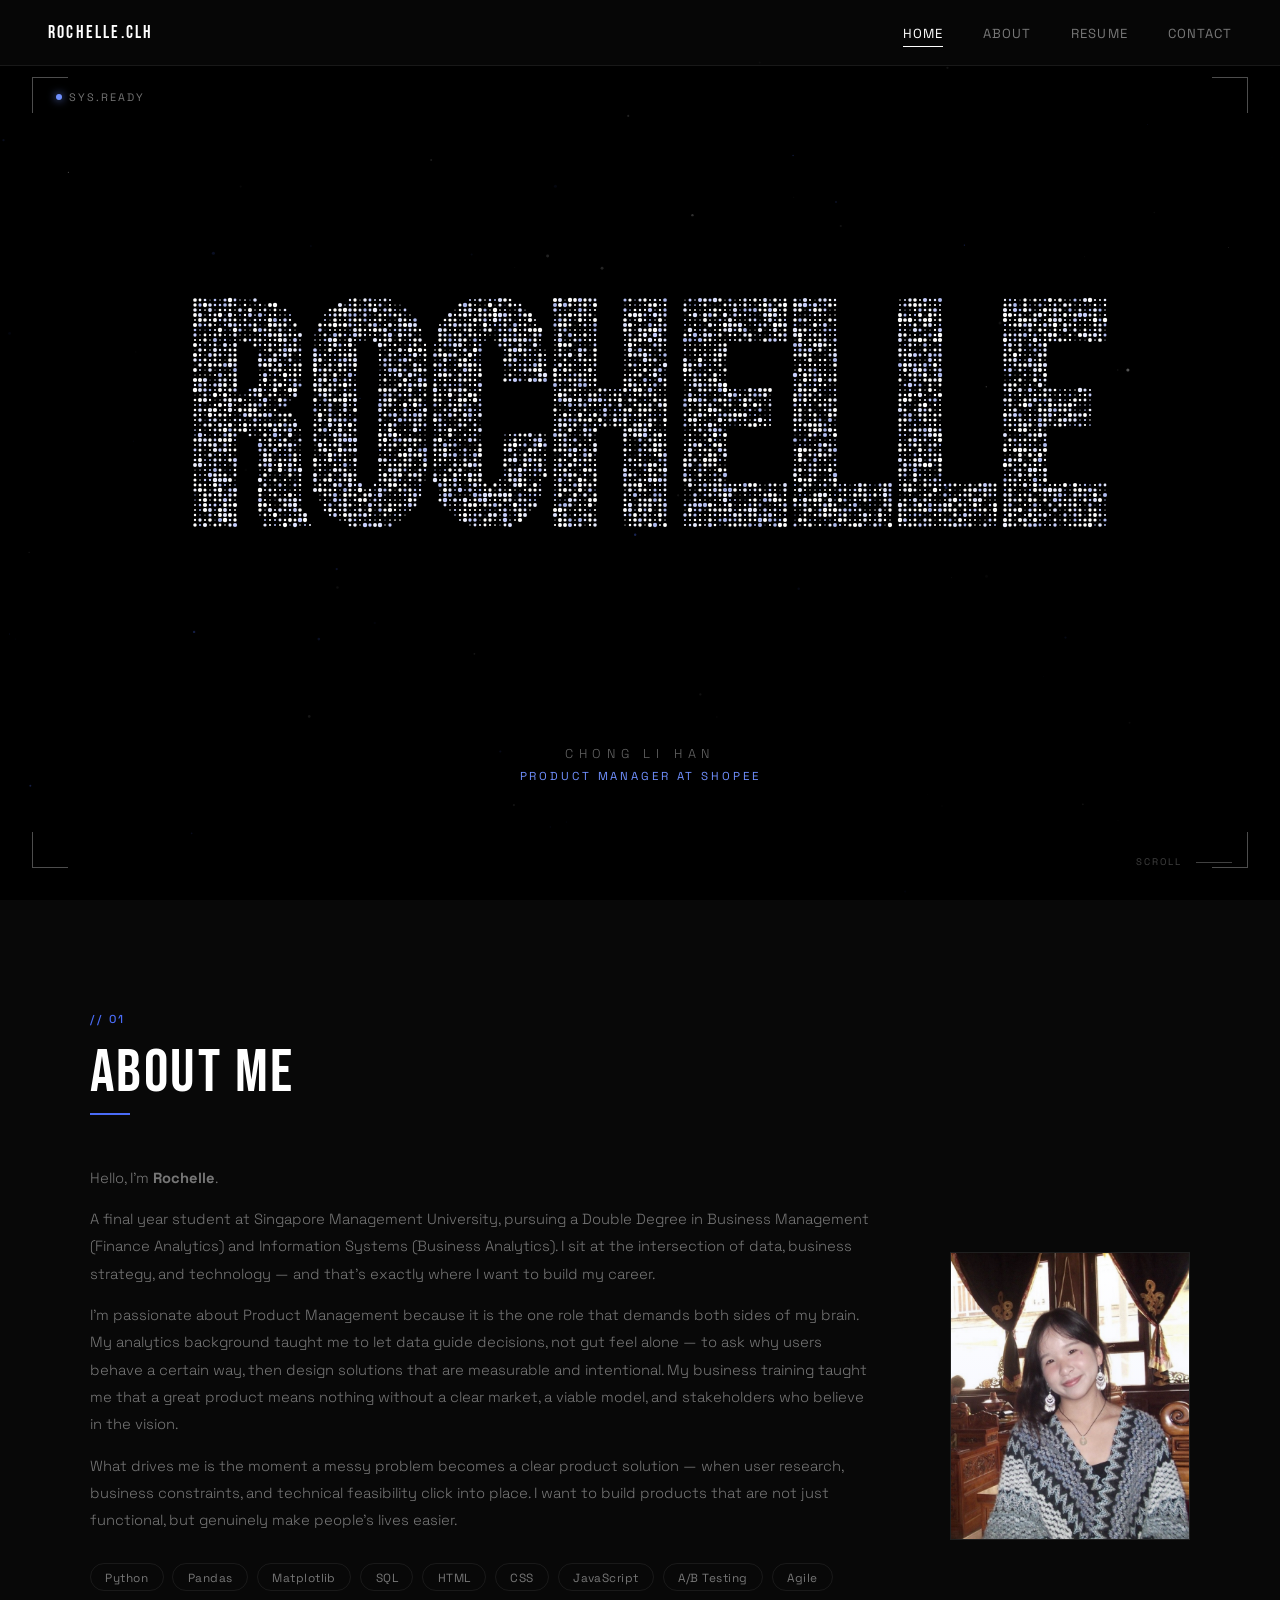
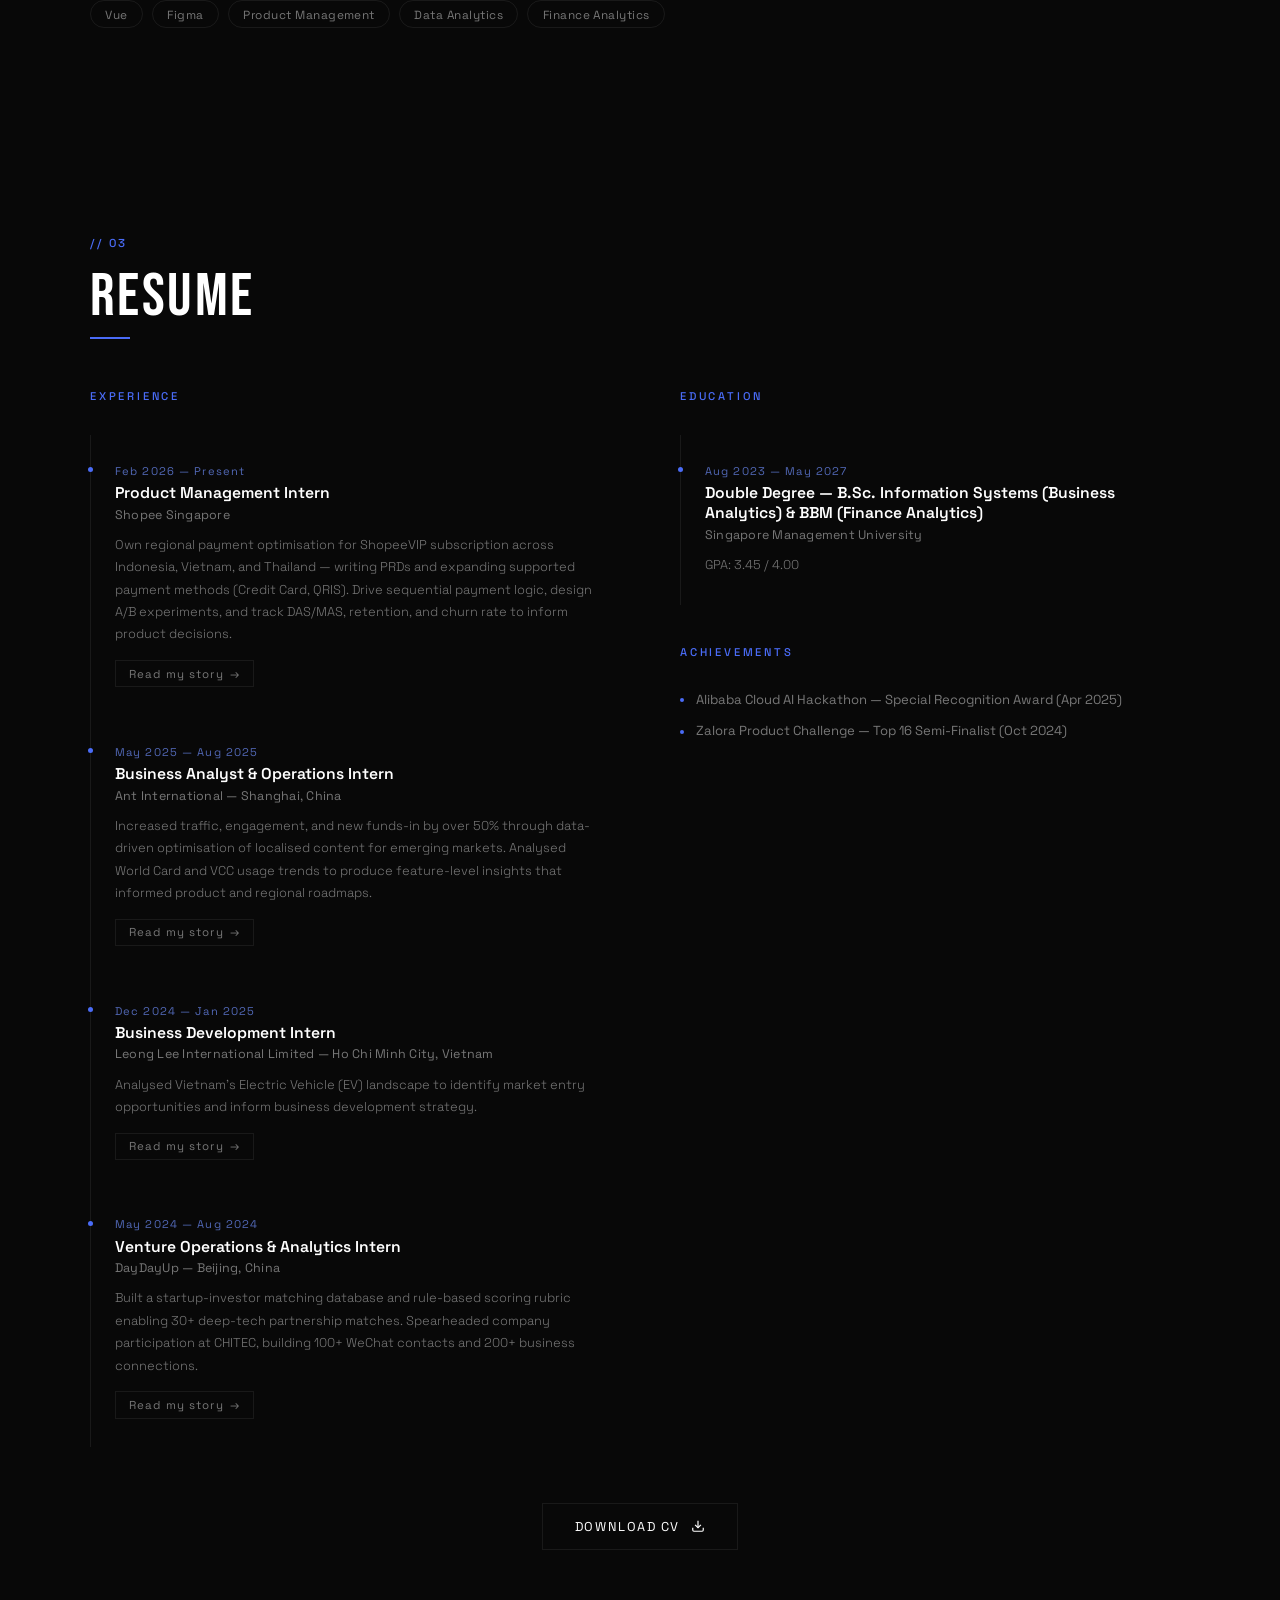
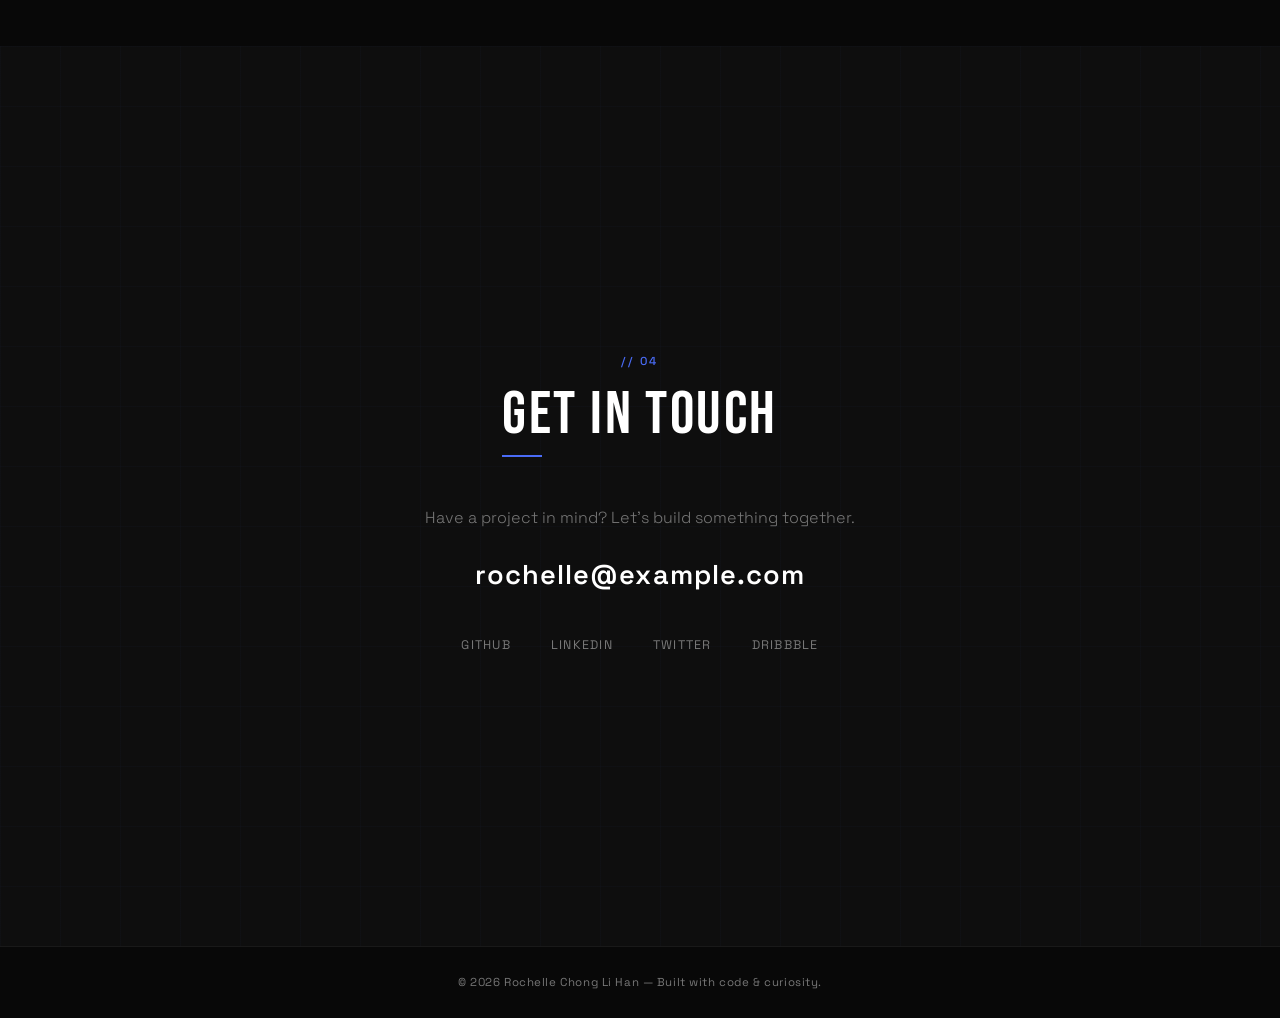
==== index.html @ 76574131 "Initial commit" ====
<!DOCTYPE html>
<html lang="en">
<head>
  <meta charset="UTF-8" />
  <meta name="viewport" content="width=device-width, initial-scale=1.0" />
  <title>Rochelle Chong Li Han</title>
  <link rel="preconnect" href="https://fonts.googleapis.com" />
  <link rel="preconnect" href="https://fonts.gstatic.com" crossorigin />
  <link href="https://fonts.googleapis.com/css2?family=Bebas+Neue&family=Space+Grotesk:wght@300;400;500;600&display=swap" rel="stylesheet" />
  <link rel="stylesheet" href="css/style.css" />
</head>
<body>

  <!-- Navigation -->
  <nav id="navbar">
    <div class="nav-brand">Rochelle.CLH</div>
    <ul class="nav-links" id="navLinks">
      <li><a href="#home"     class="nav-link active" data-section="home">Home</a></li>
      <li><a href="#about"    class="nav-link"        data-section="about">About</a></li>
      <li><a href="#resume"   class="nav-link"        data-section="resume">Resume</a></li>
      <li><a href="#contact"  class="nav-link"        data-section="contact">Contact</a></li>
    </ul>
    <button class="nav-toggle" id="navToggle" aria-label="Toggle menu">
      <span></span><span></span><span></span>
    </button>
  </nav>

  <!-- Hero -->
  <section id="home" class="hero-section">
    <canvas id="hero-canvas"></canvas>

    <div class="bracket bracket-tl"></div>
    <div class="bracket bracket-tr"></div>
    <div class="bracket bracket-bl"></div>
    <div class="bracket bracket-br"></div>

    <div class="sys-badge">
      <span class="sys-dot"></span>
      <span>SYS.READY</span>
    </div>

    <div class="hero-sub">
      <p class="hero-fullname">CHONG LI HAN</p>
      <p class="hero-role">Product Manager at Shopee</p>
    </div>

    <div class="scroll-hint">SCROLL <span class="scroll-line"></span></div>
  </section>

  <!-- About -->
  <section id="about" class="page-section">
    <div class="inner">
      <header class="sec-head fade-up">
        <span class="sec-tag">// 01</span>
        <h2>About Me</h2>
      </header>
      <div class="about-grid">
        <div class="about-text fade-up">
          <p class="about-lead">Hello, I'm <strong>Rochelle</strong>.</p>
          <p>A final year student at Singapore Management University, pursuing a Double Degree in Business Management (Finance Analytics) and Information Systems (Business Analytics). I sit at the intersection of data, business strategy, and technology — and that's exactly where I want to build my career.</p>
          <p>I'm passionate about Product Management because it is the one role that demands both sides of my brain. My analytics background taught me to let data guide decisions, not gut feel alone — to ask why users behave a certain way, then design solutions that are measurable and intentional. My business training taught me that a great product means nothing without a clear market, a viable model, and stakeholders who believe in the vision.</p>
          <p>What drives me is the moment a messy problem becomes a clear product solution — when user research, business constraints, and technical feasibility click into place. I want to build products that are not just functional, but genuinely make people's lives easier.</p>
          <div class="skill-tags">
            <span>Python</span>
            <span>Pandas</span>
            <span>Matplotlib</span>
            <span>SQL</span>
            <span>HTML</span>
            <span>CSS</span>
            <span>JavaScript</span>
            <span>A/B Testing</span>
            <span>Agile</span>
            <span>Vue</span>
            <span>Figma</span>
            <span>Product Management</span>
            <span>Data Analytics</span>
            <span>Finance Analytics</span>
          </div>
        </div>
        <div class="about-avatar fade-up">
          <div class="avatar-frame">
            <img src="assets/photo.jpg" alt="Rochelle Chong Li Han" />
            <div class="avatar-scan"></div>
          </div>
        </div>
      </div>
    </div>
  </section>

  <!-- Resume -->
  <section id="resume" class="page-section">
    <div class="inner">
      <header class="sec-head fade-up">
        <span class="sec-tag">// 03</span>
        <h2>Resume</h2>
      </header>
      <div class="resume-cols">

        <div class="resume-col fade-up">
          <h3 class="col-title">Experience</h3>
          <div class="timeline">
            <div class="tl-item" data-exp="shopee">
              <div class="tl-date">Feb 2026 — Present</div>
              <div class="tl-role">Product Management Intern</div>
              <div class="tl-org">Shopee Singapore</div>
              <p>Own regional payment optimisation for ShopeeVIP subscription across Indonesia, Vietnam, and Thailand — writing PRDs and expanding supported payment methods (Credit Card, QRIS). Drive sequential payment logic, design A/B experiments, and track DAS/MAS, retention, and churn rate to inform product decisions.</p>
              <button class="tl-read-more">Read my story <span>→</span></button>
            </div>
            <div class="tl-item" data-exp="ant">
              <div class="tl-date">May 2025 — Aug 2025</div>
              <div class="tl-role">Business Analyst &amp; Operations Intern</div>
              <div class="tl-org">Ant International — Shanghai, China</div>
              <p>Increased traffic, engagement, and new funds-in by over 50% through data-driven optimisation of localised content for emerging markets. Analysed World Card and VCC usage trends to produce feature-level insights that informed product and regional roadmaps.</p>
              <button class="tl-read-more">Read my story <span>→</span></button>
            </div>
            <div class="tl-item" data-exp="leonglee">
              <div class="tl-date">Dec 2024 — Jan 2025</div>
              <div class="tl-role">Business Development Intern</div>
              <div class="tl-org">Leong Lee International Limited — Ho Chi Minh City, Vietnam</div>
              <p>Analysed Vietnam's Electric Vehicle (EV) landscape to identify market entry opportunities and inform business development strategy.</p>
              <button class="tl-read-more">Read my story <span>→</span></button>
            </div>
            <div class="tl-item" data-exp="daydayup">
              <div class="tl-date">May 2024 — Aug 2024</div>
              <div class="tl-role">Venture Operations &amp; Analytics Intern</div>
              <div class="tl-org">DayDayUp — Beijing, China</div>
              <p>Built a startup-investor matching database and rule-based scoring rubric enabling 30+ deep-tech partnership matches. Spearheaded company participation at CHITEC, building 100+ WeChat contacts and 200+ business connections.</p>
              <button class="tl-read-more">Read my story <span>→</span></button>
            </div>
          </div>
        </div>

        <div class="resume-col fade-up">
          <h3 class="col-title">Education</h3>
          <div class="timeline">
            <div class="tl-item">
              <div class="tl-date">Aug 2023 — May 2027</div>
              <div class="tl-role">Double Degree — B.Sc. Information Systems (Business Analytics) &amp; BBM (Finance Analytics)</div>
              <div class="tl-org">Singapore Management University</div>
              <p>GPA: 3.45 / 4.00</p>
            </div>
          </div>
          <h3 class="col-title" style="margin-top:2.5rem">Achievements</h3>
          <ul class="cert-list">
            <li>Alibaba Cloud AI Hackathon — Special Recognition Award (Apr 2025)</li>
            <li>Zalora Product Challenge — Top 16 Semi-Finalist (Oct 2024)</li>
          </ul>
        </div>

      </div>

      <div class="cv-download fade-up">
        <a href="#" class="btn-cv">
          Download CV
          <svg width="14" height="14" viewBox="0 0 24 24" fill="none" stroke="currentColor" stroke-width="2">
            <path d="M21 15v4a2 2 0 01-2 2H5a2 2 0 01-2-2v-4"/>
            <polyline points="7 10 12 15 17 10"/>
            <line x1="12" y1="15" x2="12" y2="3"/>
          </svg>
        </a>
      </div>
    </div>
  </section>

  <!-- Contact -->
  <section id="contact" class="page-section alt-bg contact-section">
    <div class="contact-grid-bg"></div>
    <div class="inner contact-inner">
      <header class="sec-head fade-up">
        <span class="sec-tag">// 04</span>
        <h2>Get In Touch</h2>
      </header>
      <p class="contact-lead fade-up">Have a project in mind? Let's build something together.</p>
      <a href="mailto:rochelle@example.com" class="contact-email fade-up">rochelle@example.com</a>
      <div class="socials fade-up">
        <a href="#" class="social">GitHub</a>
        <a href="#" class="social">LinkedIn</a>
        <a href="#" class="social">Twitter</a>
        <a href="#" class="social">Dribbble</a>
      </div>
    </div>
  </section>

  <!-- Experience Story Overlay -->
  <div id="exp-overlay" class="exp-overlay" aria-hidden="true">
    <button class="exp-close" id="expClose">
      <svg width="16" height="16" viewBox="0 0 24 24" fill="none" stroke="currentColor" stroke-width="1.5">
        <line x1="18" y1="6" x2="6" y2="18"/><line x1="6" y1="6" x2="18" y2="18"/>
      </svg>
      Close
    </button>
    <div class="exp-scroll" id="expScroll">
      <div class="exp-hero" id="expHero">
        <span class="exp-hero-tag" id="expTag"></span>
        <h1 id="expCompany"></h1>
        <p id="expRole"></p>
        <p id="expMeta"></p>
      </div>
      <div class="exp-chapters" id="expChapters"></div>
    </div>
  </div>

  <footer>
    <p>© 2026 Rochelle Chong Li Han — Built with code &amp; curiosity.</p>
  </footer>

  <script src="js/particles.js"></script>
  <script src="js/experience.js"></script>
  <script src="js/main.js"></script>
</body>
</html>
---- css/style.css ----
*, *::before, *::after { margin: 0; padding: 0; box-sizing: border-box; }

:root {
  --bg:      #080808;
  --bg2:     #0e0e0e;
  --accent:  #4a6cf7;
  --accent2: #7090ff;
  --text:    #ffffff;
  --muted:   #777777;
  --border:  rgba(255,255,255,0.07);
  --ff-body: 'Space Grotesk', -apple-system, sans-serif;
  --ff-disp: 'Bebas Neue', Impact, sans-serif;
}

html { scroll-behavior: smooth; }

body {
  background: var(--bg);
  color: var(--text);
  font-family: var(--ff-body);
  overflow-x: hidden;
}

/* ── Navbar ── */
#navbar {
  position: fixed;
  inset: 0 0 auto 0;
  z-index: 100;
  display: flex;
  align-items: center;
  justify-content: space-between;
  padding: 1.3rem 3rem;
  border-bottom: 1px solid var(--border);
  background: rgba(8,8,8,0.75);
  backdrop-filter: blur(12px);
  transition: padding .3s, background .3s;
}
#navbar.scrolled { padding: .9rem 3rem; background: rgba(8,8,8,.95); }

.nav-brand {
  font-family: var(--ff-disp);
  font-size: 1.15rem;
  letter-spacing: .12em;
}

.nav-links {
  display: flex;
  list-style: none;
  gap: 2.5rem;
}

.nav-link {
  text-decoration: none;
  color: var(--muted);
  font-size: .82rem;
  letter-spacing: .08em;
  text-transform: uppercase;
  position: relative;
  padding-bottom: 3px;
  transition: color .2s;
}
.nav-link::after {
  content: '';
  position: absolute;
  bottom: -2px; left: 0;
  width: 0; height: 1px;
  background: var(--text);
  transition: width .3s ease;
}
.nav-link:hover, .nav-link.active { color: var(--text); }
.nav-link.active::after, .nav-link:hover::after { width: 100%; }

.nav-toggle {
  display: none;
  flex-direction: column;
  gap: 5px;
  background: none;
  border: none;
  cursor: pointer;
  z-index: 101;
}
.nav-toggle span {
  display: block;
  width: 22px; height: 1px;
  background: var(--text);
  transition: transform .3s, opacity .3s;
}
.nav-toggle.open span:nth-child(1) { transform: translateY(6px) rotate(45deg); }
.nav-toggle.open span:nth-child(2) { opacity: 0; }
.nav-toggle.open span:nth-child(3) { transform: translateY(-6px) rotate(-45deg); }

/* ── Hero ── */
.hero-section {
  position: relative;
  width: 100%;
  height: 100vh;
  overflow: hidden;
  background: #000;
}

#hero-canvas {
  position: absolute;
  inset: 0;
  width: 100%;
  height: 100%;
  cursor: crosshair;
}

/* corner brackets */
.bracket {
  position: absolute;
  width: 36px; height: 36px;
  z-index: 2;
  pointer-events: none;
}
.bracket-tl { top: 4.8rem; left: 2rem;  border-top: 1px solid rgba(255,255,255,.3); border-left: 1px solid rgba(255,255,255,.3); }
.bracket-tr { top: 4.8rem; right: 2rem; border-top: 1px solid rgba(255,255,255,.3); border-right: 1px solid rgba(255,255,255,.3); }
.bracket-bl { bottom: 2rem; left: 2rem;  border-bottom: 1px solid rgba(255,255,255,.3); border-left: 1px solid rgba(255,255,255,.3); }
.bracket-br { bottom: 2rem; right: 2rem; border-bottom: 1px solid rgba(255,255,255,.3); border-right: 1px solid rgba(255,255,255,.3); }

/* sys badge */
.sys-badge {
  position: absolute;
  top: 5.6rem; left: 3.5rem;
  z-index: 2;
  display: flex;
  align-items: center;
  gap: 7px;
  font-size: .68rem;
  letter-spacing: .18em;
  color: rgba(255,255,255,.45);
  pointer-events: none;
}
.sys-dot {
  width: 6px; height: 6px;
  border-radius: 50%;
  background: var(--accent2);
  box-shadow: 0 0 8px var(--accent2);
  animation: blink 2.2s ease-in-out infinite;
}
@keyframes blink { 0%,100%{opacity:1} 50%{opacity:.25} }

/* hero subtitle */
.hero-sub {
  position: absolute;
  bottom: 13%;
  left: 50%;
  transform: translateX(-50%);
  text-align: center;
  z-index: 2;
  pointer-events: none;
  white-space: nowrap;
}
.hero-fullname {
  font-size: .8rem;
  letter-spacing: .45em;
  color: rgba(255,255,255,.4);
  margin-bottom: .45rem;
  font-weight: 300;
}
.hero-role {
  font-size: .72rem;
  letter-spacing: .25em;
  color: var(--accent2);
  text-transform: uppercase;
}

/* scroll hint */
.scroll-hint {
  position: absolute;
  bottom: 2rem; right: 3rem;
  z-index: 2;
  display: flex;
  align-items: center;
  gap: .9rem;
  font-size: .6rem;
  letter-spacing: .2em;
  color: rgba(255,255,255,.25);
  pointer-events: none;
}
.scroll-line {
  display: block;
  width: 36px; height: 1px;
  background: currentColor;
  transform-origin: left;
  animation: scrollAnim 2s ease-in-out infinite;
}
@keyframes scrollAnim { 0%{transform:scaleX(0);opacity:0} 50%{transform:scaleX(1);opacity:1} 100%{transform:scaleX(0);opacity:0} }

/* ── Page sections ── */
.page-section {
  padding: 7rem 3rem 6rem;
  position: relative;
}
.alt-bg { background: var(--bg2); }

.inner {
  max-width: 1100px;
  margin: 0 auto;
  width: 100%;
}

/* section header */
.sec-head { margin-bottom: 3.5rem; }
.sec-tag {
  display: block;
  font-size: .72rem;
  letter-spacing: .22em;
  color: var(--accent);
  margin-bottom: .6rem;
  font-weight: 500;
}
.sec-head h2 {
  font-family: var(--ff-disp);
  font-size: clamp(2.4rem, 5vw, 3.8rem);
  font-weight: 400;
  letter-spacing: .04em;
  position: relative;
  display: inline-block;
}
.sec-head h2::after {
  content: '';
  position: absolute;
  bottom: -6px; left: 0;
  width: 2.5rem; height: 2px;
  background: var(--accent);
}

/* ── About ── */
.about-grid {
  display: grid;
  grid-template-columns: 1fr 240px;
  gap: 5rem;
  align-items: center;
}
.about-lead {
  font-size: 1.4rem;
  font-weight: 600;
  margin-bottom: 1.4rem;
}
.about-text p {
  color: var(--muted);
  line-height: 1.85;
  margin-bottom: .9rem;
  font-weight: 300;
  font-size: .92rem;
}
.skill-tags {
  display: flex;
  flex-wrap: wrap;
  gap: .55rem;
  margin-top: 1.8rem;
}
.skill-tags span {
  padding: .35rem .9rem;
  border: 1px solid var(--border);
  border-radius: 100px;
  font-size: .74rem;
  letter-spacing: .04em;
  color: var(--muted);
  transition: border-color .2s, color .2s, background .2s;
  cursor: default;
}
.skill-tags span:hover {
  border-color: var(--accent);
  color: var(--accent2);
  background: rgba(74,108,247,.07);
}

.avatar-frame {
  aspect-ratio: 5/6;
  border: 1px solid var(--border);
  background: var(--bg2);
  position: relative;
  overflow: hidden;
}
.avatar-frame img {
  width: 100%;
  height: 100%;
  object-fit: cover;
  object-position: center top;
  display: block;
  filter: grayscale(20%);
  transition: filter .4s;
}
.avatar-frame:hover img { filter: grayscale(0%); }
.avatar-scan {
  position: absolute;
  inset: 0;
  background: linear-gradient(to bottom, transparent 0%, rgba(74,108,247,.04) 50%, transparent 100%);
  animation: scanAnim 5s linear infinite;
  pointer-events: none;
}
@keyframes scanAnim { 0%{transform:translateY(-100%)} 100%{transform:translateY(200%)} }

/* ── Projects ── */
.proj-grid {
  display: grid;
  grid-template-columns: repeat(2, 1fr);
  gap: 1px;
  background: var(--border);
  border: 1px solid var(--border);
}

.proj-card {
  background: var(--bg2);
  padding: 2.5rem;
  position: relative;
  transition: background .3s;
  overflow: hidden;
}
.proj-card::before {
  content: '';
  position: absolute;
  top: 0; left: 0; right: 0;
  height: 1px;
  background: transparent;
  transition: background .3s;
}
.proj-card:hover { background: #141414; }
.proj-card:hover::before { background: var(--accent); }

.proj-num {
  display: block;
  font-size: .68rem;
  letter-spacing: .22em;
  color: var(--accent);
  margin-bottom: .6rem;
  font-weight: 500;
}
.proj-type {
  display: inline-block;
  padding: .18rem .6rem;
  border: 1px solid var(--border);
  border-radius: 3px;
  font-size: .62rem;
  letter-spacing: .1em;
  text-transform: uppercase;
  color: var(--muted);
  margin-bottom: .9rem;
}
.proj-card h3 {
  font-size: 1.2rem;
  font-weight: 600;
  margin-bottom: .65rem;
  letter-spacing: .02em;
}
.proj-card p {
  color: var(--muted);
  font-size: .84rem;
  line-height: 1.75;
  margin-bottom: 1.4rem;
  font-weight: 300;
}
.proj-stack {
  display: flex;
  flex-wrap: wrap;
  gap: .6rem;
  margin-bottom: 1.4rem;
}
.proj-stack span {
  font-size: .68rem;
  color: var(--accent2);
  letter-spacing: .05em;
  opacity: .7;
}
.proj-link {
  text-decoration: none;
  color: var(--text);
  font-size: .78rem;
  letter-spacing: .08em;
  transition: color .2s, letter-spacing .2s;
}
.proj-link:hover { color: var(--accent2); letter-spacing: .14em; }

/* ── Resume ── */
.resume-cols {
  display: grid;
  grid-template-columns: 1fr 1fr;
  gap: 5rem;
}
.col-title {
  font-size: .7rem;
  letter-spacing: .25em;
  text-transform: uppercase;
  color: var(--accent);
  margin-bottom: 2rem;
  font-weight: 500;
}
.timeline { display: flex; flex-direction: column; }
.tl-item {
  padding: 1.8rem 0 1.8rem 1.5rem;
  border-left: 1px solid var(--border);
  position: relative;
}
.tl-item::before {
  content: '';
  position: absolute;
  left: -3px; top: 2rem;
  width: 5px; height: 5px;
  border-radius: 50%;
  background: var(--accent);
}
.tl-date {
  font-size: .7rem;
  letter-spacing: .1em;
  color: var(--accent2);
  margin-bottom: .35rem;
  opacity: .7;
}
.tl-role {
  font-size: .98rem;
  font-weight: 600;
  margin-bottom: .2rem;
}
.tl-org {
  font-size: .78rem;
  color: var(--muted);
  margin-bottom: .7rem;
  letter-spacing: .02em;
}
.tl-item p {
  font-size: .8rem;
  color: var(--muted);
  line-height: 1.75;
  font-weight: 300;
}

.cert-list {
  list-style: none;
  display: flex;
  flex-direction: column;
  gap: .9rem;
}
.cert-list li {
  font-size: .82rem;
  color: var(--muted);
  padding-left: 1rem;
  position: relative;
}
.cert-list li::before {
  content: '';
  position: absolute;
  left: 0; top: .55em;
  width: 4px; height: 4px;
  border-radius: 50%;
  background: var(--accent);
}

.cv-download { margin-top: 3.5rem; text-align: center; }
.btn-cv {
  display: inline-flex;
  align-items: center;
  gap: .7rem;
  padding: .85rem 2rem;
  border: 1px solid var(--border);
  color: var(--text);
  text-decoration: none;
  font-size: .8rem;
  letter-spacing: .12em;
  text-transform: uppercase;
  transition: border-color .3s, color .3s, background .3s;
}
.btn-cv:hover {
  border-color: var(--accent);
  color: var(--accent2);
  background: rgba(74,108,247,.06);
}

/* ── Contact ── */
.contact-section {
  display: flex;
  align-items: center;
  justify-content: center;
  min-height: 100vh;
  overflow: hidden;
}
.contact-grid-bg {
  position: absolute;
  inset: 0;
  background-image:
    linear-gradient(rgba(74,108,247,.025) 1px, transparent 1px),
    linear-gradient(90deg, rgba(74,108,247,.025) 1px, transparent 1px);
  background-size: 60px 60px;
  pointer-events: none;
}
.contact-inner {
  position: relative;
  z-index: 1;
  text-align: center;
}
.contact-lead {
  font-size: 1rem;
  color: var(--muted);
  margin-bottom: 1.8rem;
  font-weight: 300;
  max-width: 480px;
  margin-left: auto;
  margin-right: auto;
}
.contact-email {
  display: inline-block;
  font-size: clamp(1.1rem, 3vw, 1.7rem);
  font-weight: 600;
  color: var(--text);
  text-decoration: none;
  letter-spacing: .04em;
  margin-bottom: 2.8rem;
  transition: color .2s;
}
.contact-email:hover { color: var(--accent2); }
.socials {
  display: flex;
  justify-content: center;
  gap: 2.5rem;
}
.social {
  text-decoration: none;
  color: var(--muted);
  font-size: .78rem;
  letter-spacing: .1em;
  text-transform: uppercase;
  transition: color .2s;
}
.social:hover { color: var(--text); }

/* ── Footer ── */
footer {
  padding: 1.8rem 3rem;
  border-top: 1px solid var(--border);
  text-align: center;
  font-size: .72rem;
  color: var(--muted);
  letter-spacing: .05em;
  background: var(--bg);
}

/* ── Fade-in scroll animations ── */
.fade-up {
  opacity: 0;
  transform: translateY(24px);
  transition: opacity .65s ease, transform .65s ease;
}
.fade-up.visible {
  opacity: 1;
  transform: translateY(0);
}
.proj-card.fade-up:nth-child(2) { transition-delay: .08s; }
.proj-card.fade-up:nth-child(3) { transition-delay: .16s; }
.proj-card.fade-up:nth-child(4) { transition-delay: .24s; }

/* ── Timeline read-more button ── */
.tl-item[data-exp] { cursor: pointer; }
.tl-item[data-exp]:hover { background: rgba(74,108,247,.04); }
.tl-read-more {
  display: inline-flex;
  align-items: center;
  gap: .4rem;
  margin-top: .9rem;
  background: none;
  border: 1px solid var(--border);
  color: var(--muted);
  font-family: var(--ff-body);
  font-size: .72rem;
  letter-spacing: .1em;
  padding: .35rem .8rem;
  cursor: pointer;
  transition: border-color .2s, color .2s;
}
.tl-read-more span { transition: transform .2s; display: inline-block; }
.tl-read-more:hover { border-color: var(--accent); color: var(--accent2); }
.tl-read-more:hover span { transform: translateX(4px); }

/* ── Experience Overlay ── */
.exp-overlay {
  position: fixed;
  inset: 0;
  z-index: 200;
  background: var(--bg);
  opacity: 0;
  pointer-events: none;
  transition: opacity .35s ease;
  overflow: hidden;
}
.exp-overlay.open {
  opacity: 1;
  pointer-events: all;
}

.exp-close {
  position: fixed;
  top: 1.5rem;
  right: 2rem;
  z-index: 201;
  display: flex;
  align-items: center;
  gap: .5rem;
  background: rgba(8,8,8,.85);
  backdrop-filter: blur(8px);
  border: 1px solid var(--border);
  color: var(--muted);
  font-family: var(--ff-body);
  font-size: .75rem;
  letter-spacing: .1em;
  padding: .5rem 1rem;
  cursor: pointer;
  transition: border-color .2s, color .2s;
}
.exp-close:hover { border-color: var(--accent); color: var(--text); }

.exp-scroll {
  height: 100vh;
  overflow-y: auto;
  scroll-behavior: smooth;
}

/* Hero banner */
.exp-hero {
  min-height: 42vh;
  display: flex;
  flex-direction: column;
  justify-content: flex-end;
  padding: 6rem 4rem 3.5rem;
  border-bottom: 1px solid var(--border);
  position: relative;
  background: linear-gradient(to bottom, #000 0%, var(--bg) 100%);
}
.exp-hero::after {
  content: '';
  position: absolute;
  inset: 0;
  background-image:
    linear-gradient(rgba(74,108,247,.03) 1px, transparent 1px),
    linear-gradient(90deg, rgba(74,108,247,.03) 1px, transparent 1px);
  background-size: 50px 50px;
  pointer-events: none;
}
.exp-hero-tag {
  font-size: .7rem;
  letter-spacing: .22em;
  color: var(--accent);
  margin-bottom: .6rem;
  font-weight: 500;
  position: relative;
  z-index: 1;
}
.exp-hero h1 {
  font-family: var(--ff-disp);
  font-size: clamp(2.5rem, 6vw, 5rem);
  font-weight: 400;
  letter-spacing: .04em;
  line-height: 1;
  margin-bottom: .6rem;
  position: relative;
  z-index: 1;
}
.exp-hero #expRole {
  font-size: .95rem;
  color: var(--muted);
  margin-bottom: .3rem;
  font-weight: 400;
  position: relative;
  z-index: 1;
}
.exp-hero #expMeta {
  font-size: .75rem;
  color: var(--accent2);
  letter-spacing: .08em;
  opacity: .7;
  position: relative;
  z-index: 1;
}

/* Chapters */
.exp-chapters {
  max-width: 780px;
  margin: 0 auto;
  padding: 4rem 2rem 6rem;
  display: flex;
  flex-direction: column;
  gap: 5rem;
}

.exp-chapter { position: relative; }

.exp-chapter-num {
  font-size: .68rem;
  letter-spacing: .22em;
  color: var(--accent);
  margin-bottom: 1.5rem;
  font-weight: 500;
}

/* Image slot */
.exp-img-wrap {
  width: 100%;
  aspect-ratio: 16/9;
  overflow: hidden;
  margin-bottom: 2rem;
  border: 1px solid var(--border);
}
.exp-img-wrap img {
  width: 100%;
  height: 100%;
  object-fit: cover;
  display: block;
}
.exp-img-placeholder {
  width: 100%;
  aspect-ratio: 16/9;
  border: 1px dashed rgba(74,108,247,.25);
  display: flex;
  flex-direction: column;
  align-items: center;
  justify-content: center;
  gap: .75rem;
  margin-bottom: 2rem;
  color: rgba(255,255,255,.15);
  font-size: .72rem;
  letter-spacing: .1em;
}

/* image gallery grid */
.exp-gallery {
  display: grid;
  gap: 6px;
  margin-top: 1.5rem;
  margin-bottom: .5rem;
}
.exp-gallery-1 { grid-template-columns: 1fr; }
.exp-gallery-2 { grid-template-columns: 1fr 1fr; }
.exp-gallery-3 { grid-template-columns: 1fr 1fr 1fr; }
.exp-gallery-item { overflow: hidden; aspect-ratio: 4/3; }
.exp-gallery-item img { width: 100%; height: 100%; object-fit: cover; display: block; transition: transform .4s; }
.exp-gallery-item:hover img { transform: scale(1.04); }
.exp-img-single { margin-top: 1.5rem; margin-bottom: .5rem; }

.exp-chapter-heading {
  font-size: clamp(1.2rem, 3vw, 1.7rem);
  font-weight: 600;
  letter-spacing: .02em;
  margin-bottom: 1.2rem;
  line-height: 1.3;
}
.exp-chapter-text p {
  color: var(--muted);
  font-size: .92rem;
  line-height: 1.9;
  margin-bottom: 1rem;
  font-weight: 300;
}

/* ── Responsive ── */
@media (max-width: 900px) {
  .about-grid { grid-template-columns: 1fr; }
  .about-avatar { display: none; }
  .proj-grid { grid-template-columns: 1fr; }
  .resume-cols { grid-template-columns: 1fr; gap: 3rem; }
}

@media (max-width: 700px) {
  #navbar { padding: 1.1rem 1.5rem; }
  .nav-links {
    display: none;
    position: fixed;
    inset: 0;
    background: rgba(8,8,8,.97);
    flex-direction: column;
    justify-content: center;
    align-items: center;
    gap: 2.8rem;
  }
  .nav-links.open { display: flex; }
  .nav-link { font-size: 1.1rem; }
  .nav-toggle { display: flex; }
  .page-section { padding: 6rem 1.5rem 4rem; }
  .socials { gap: 1.5rem; flex-wrap: wrap; }
}
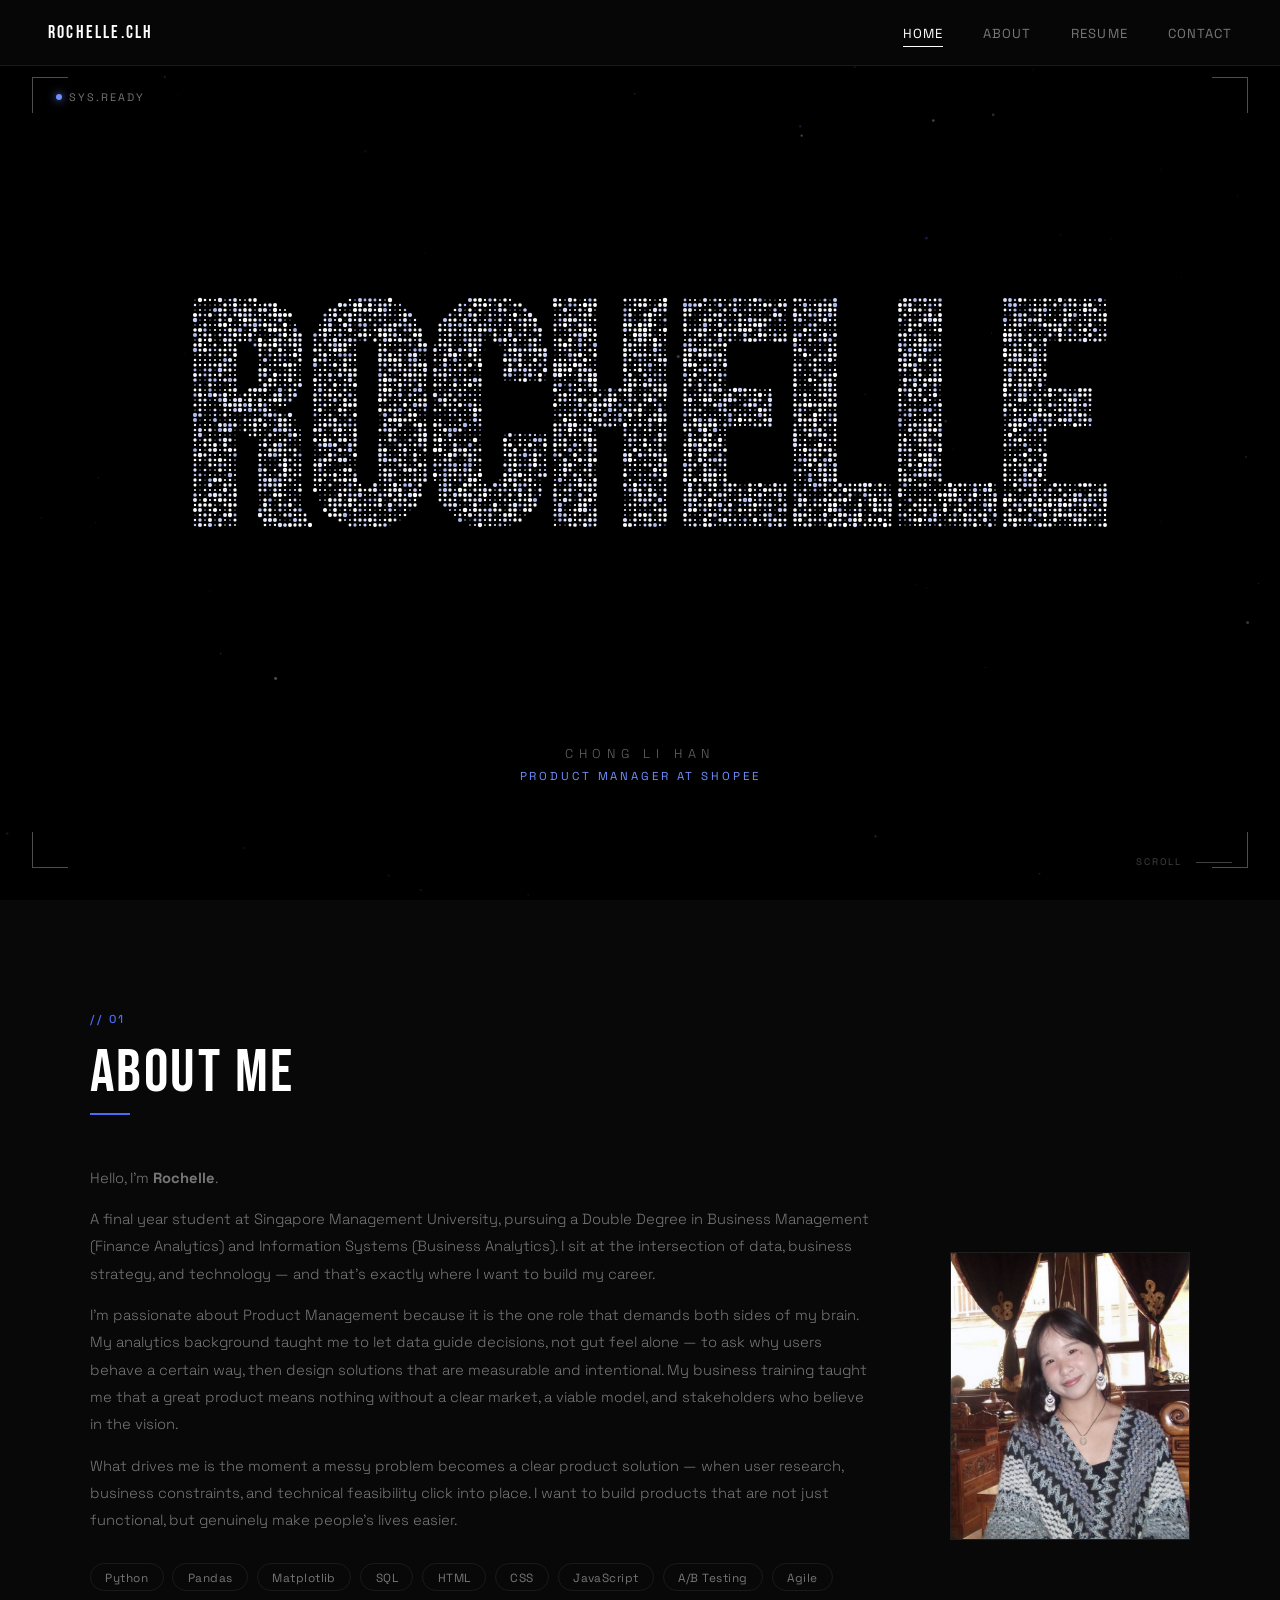
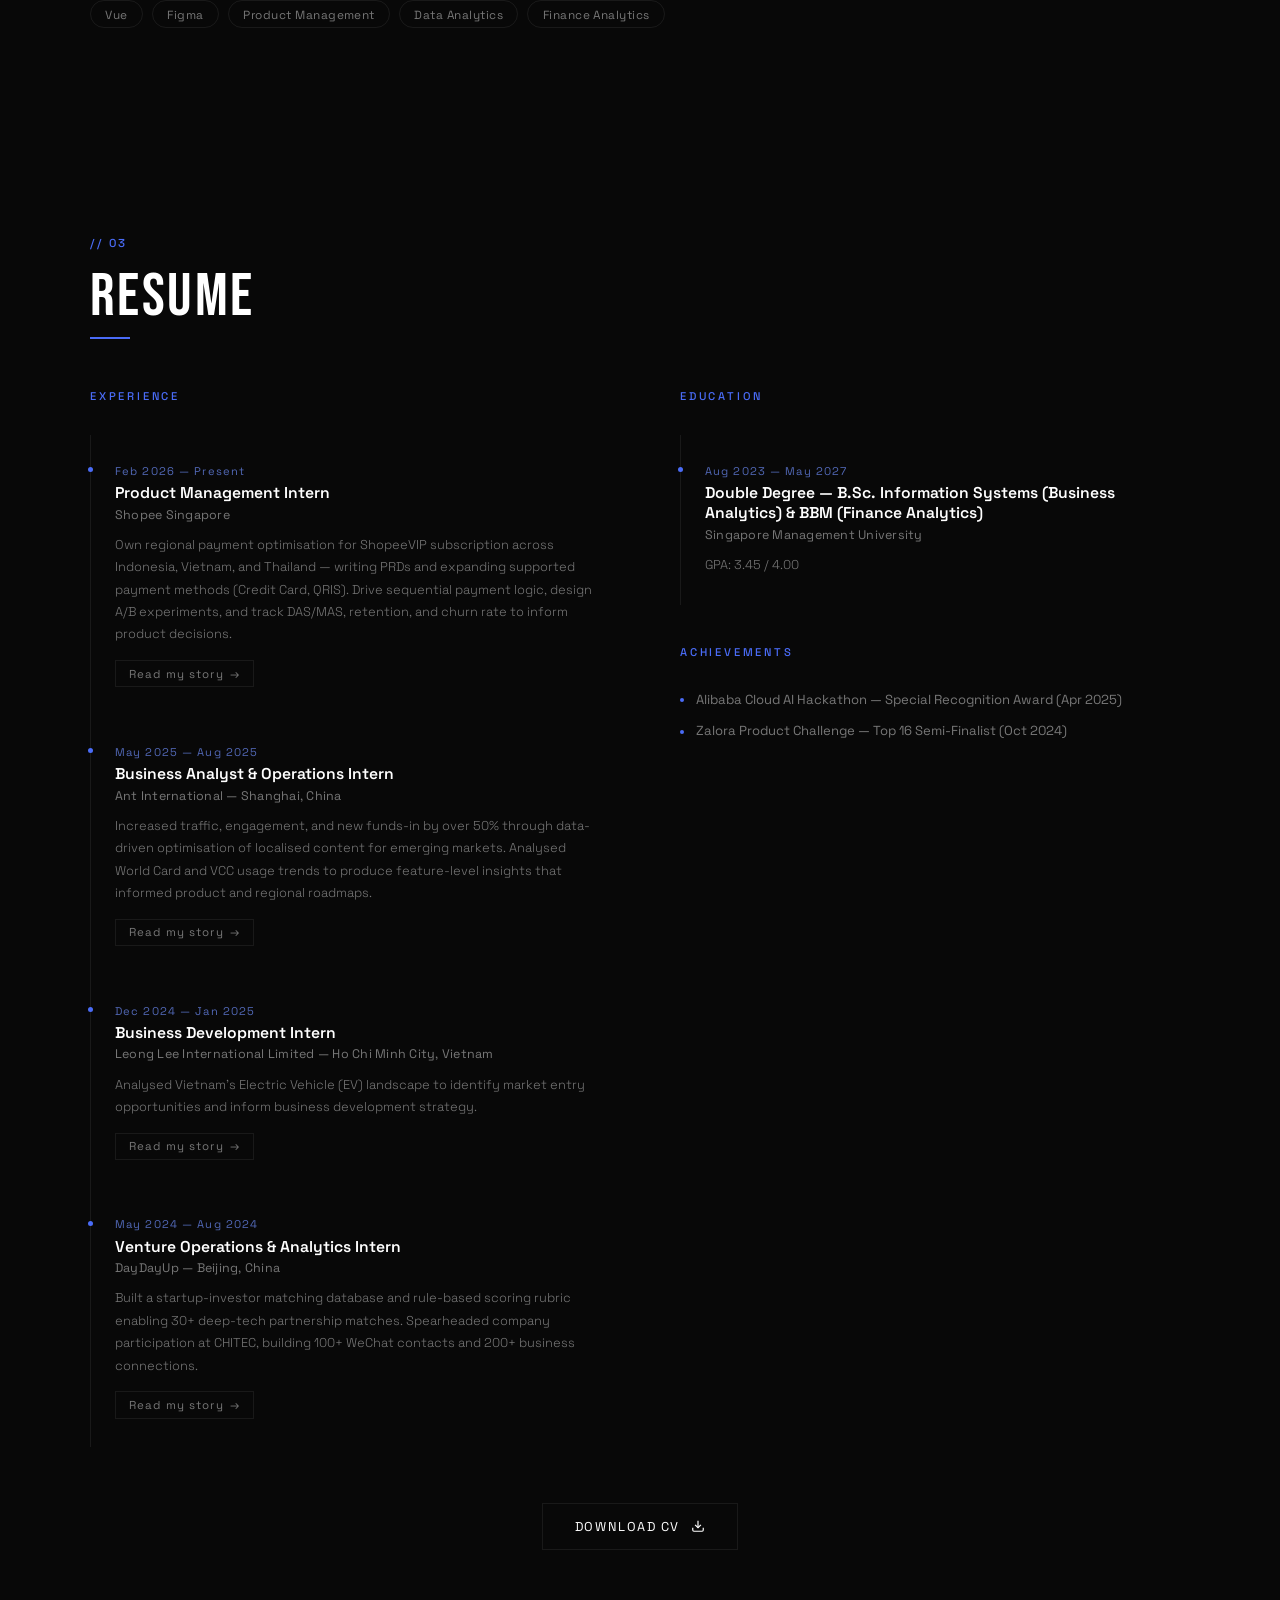
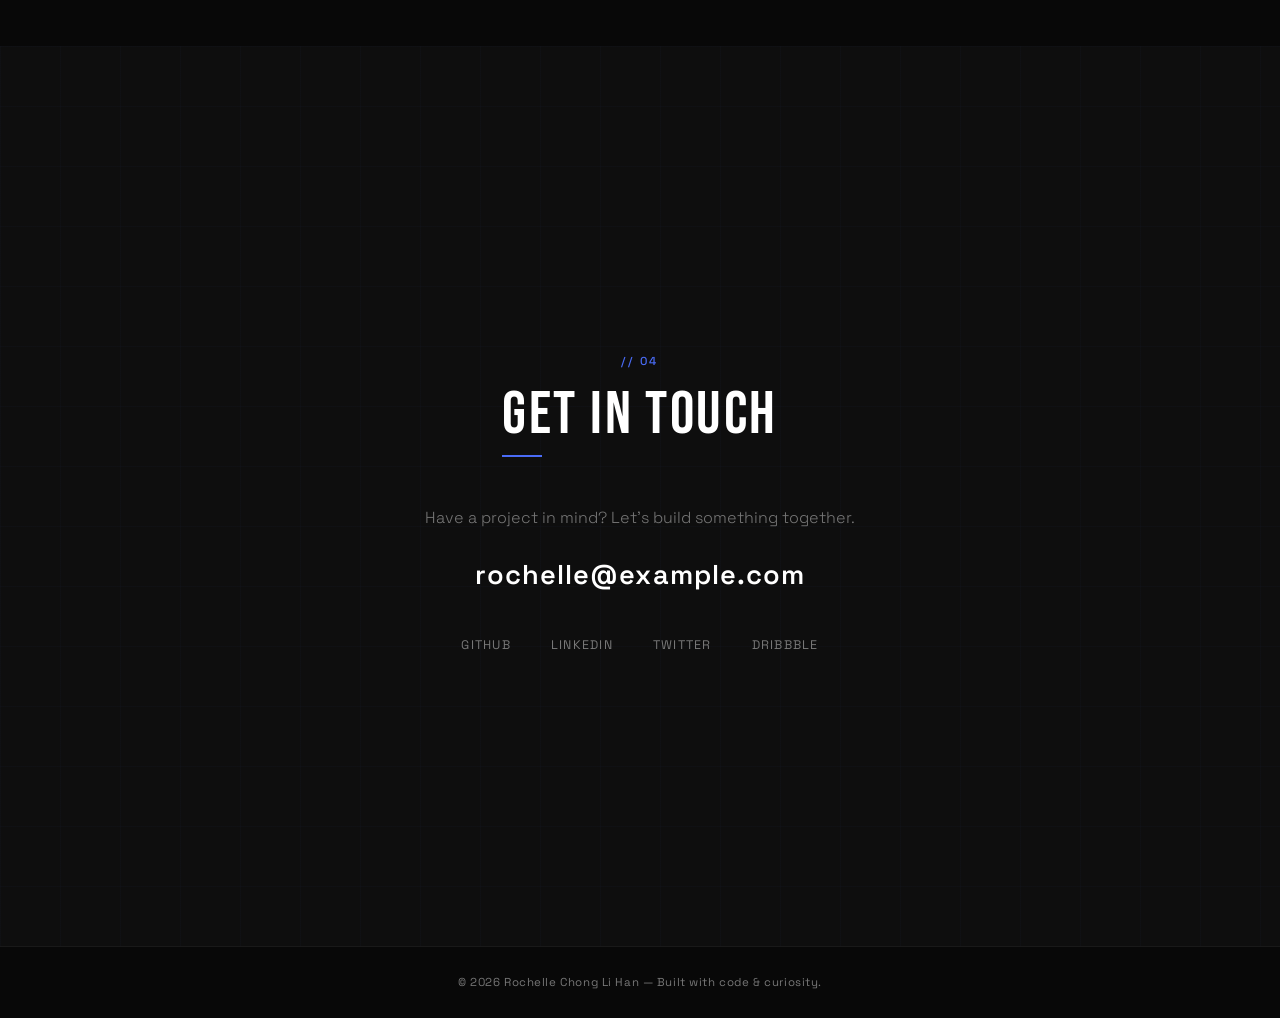
==== commit 4b0282d8: "beijing pics" ====
--- a/index.html
+++ b/index.html
@@ -3,7 +3,7 @@
 <head>
   <meta charset="UTF-8" />
   <meta name="viewport" content="width=device-width, initial-scale=1.0" />
-  <title>Rochelle Chong Li Han</title>
+  <title> Chong Li Han</title>
   <link rel="preconnect" href="https://fonts.googleapis.com" />
   <link rel="preconnect" href="https://fonts.gstatic.com" crossorigin />
   <link href="https://fonts.googleapis.com/css2?family=Bebas+Neue&family=Space+Grotesk:wght@300;400;500;600&display=swap" rel="stylesheet" />
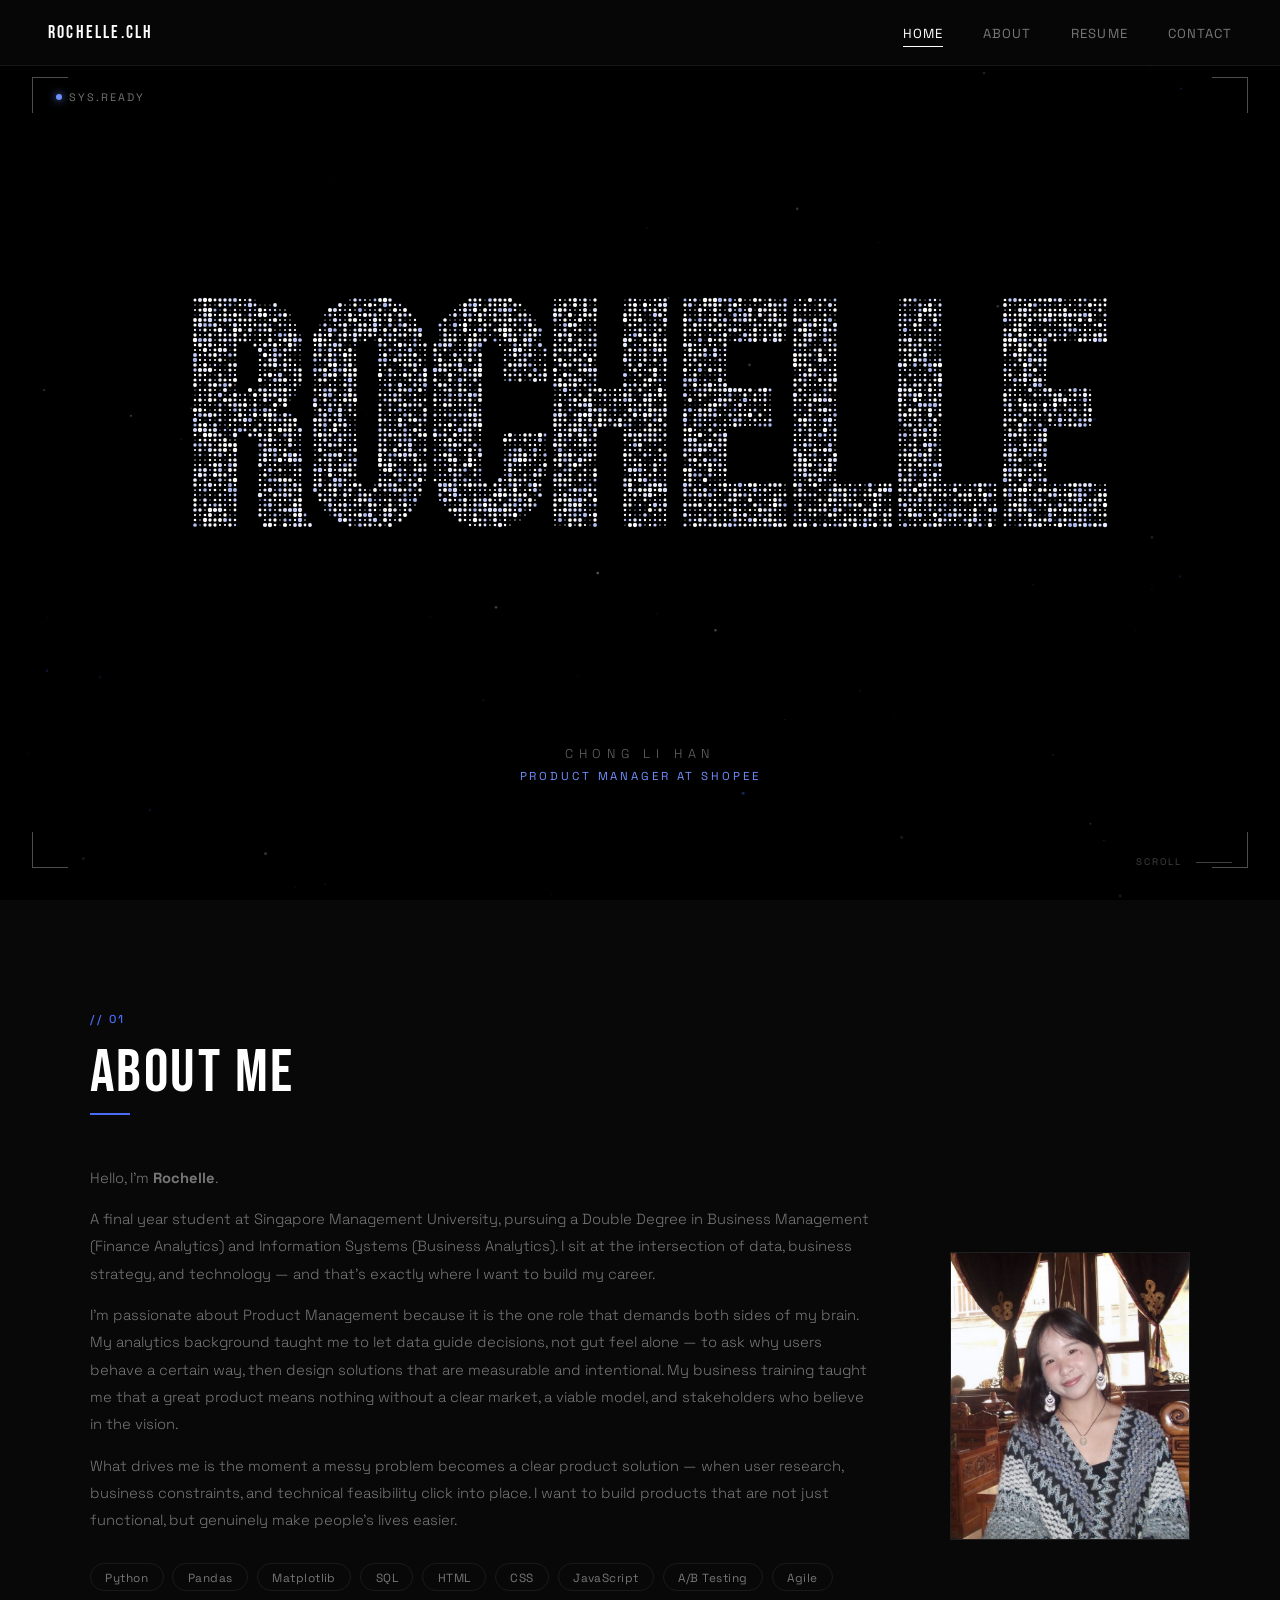
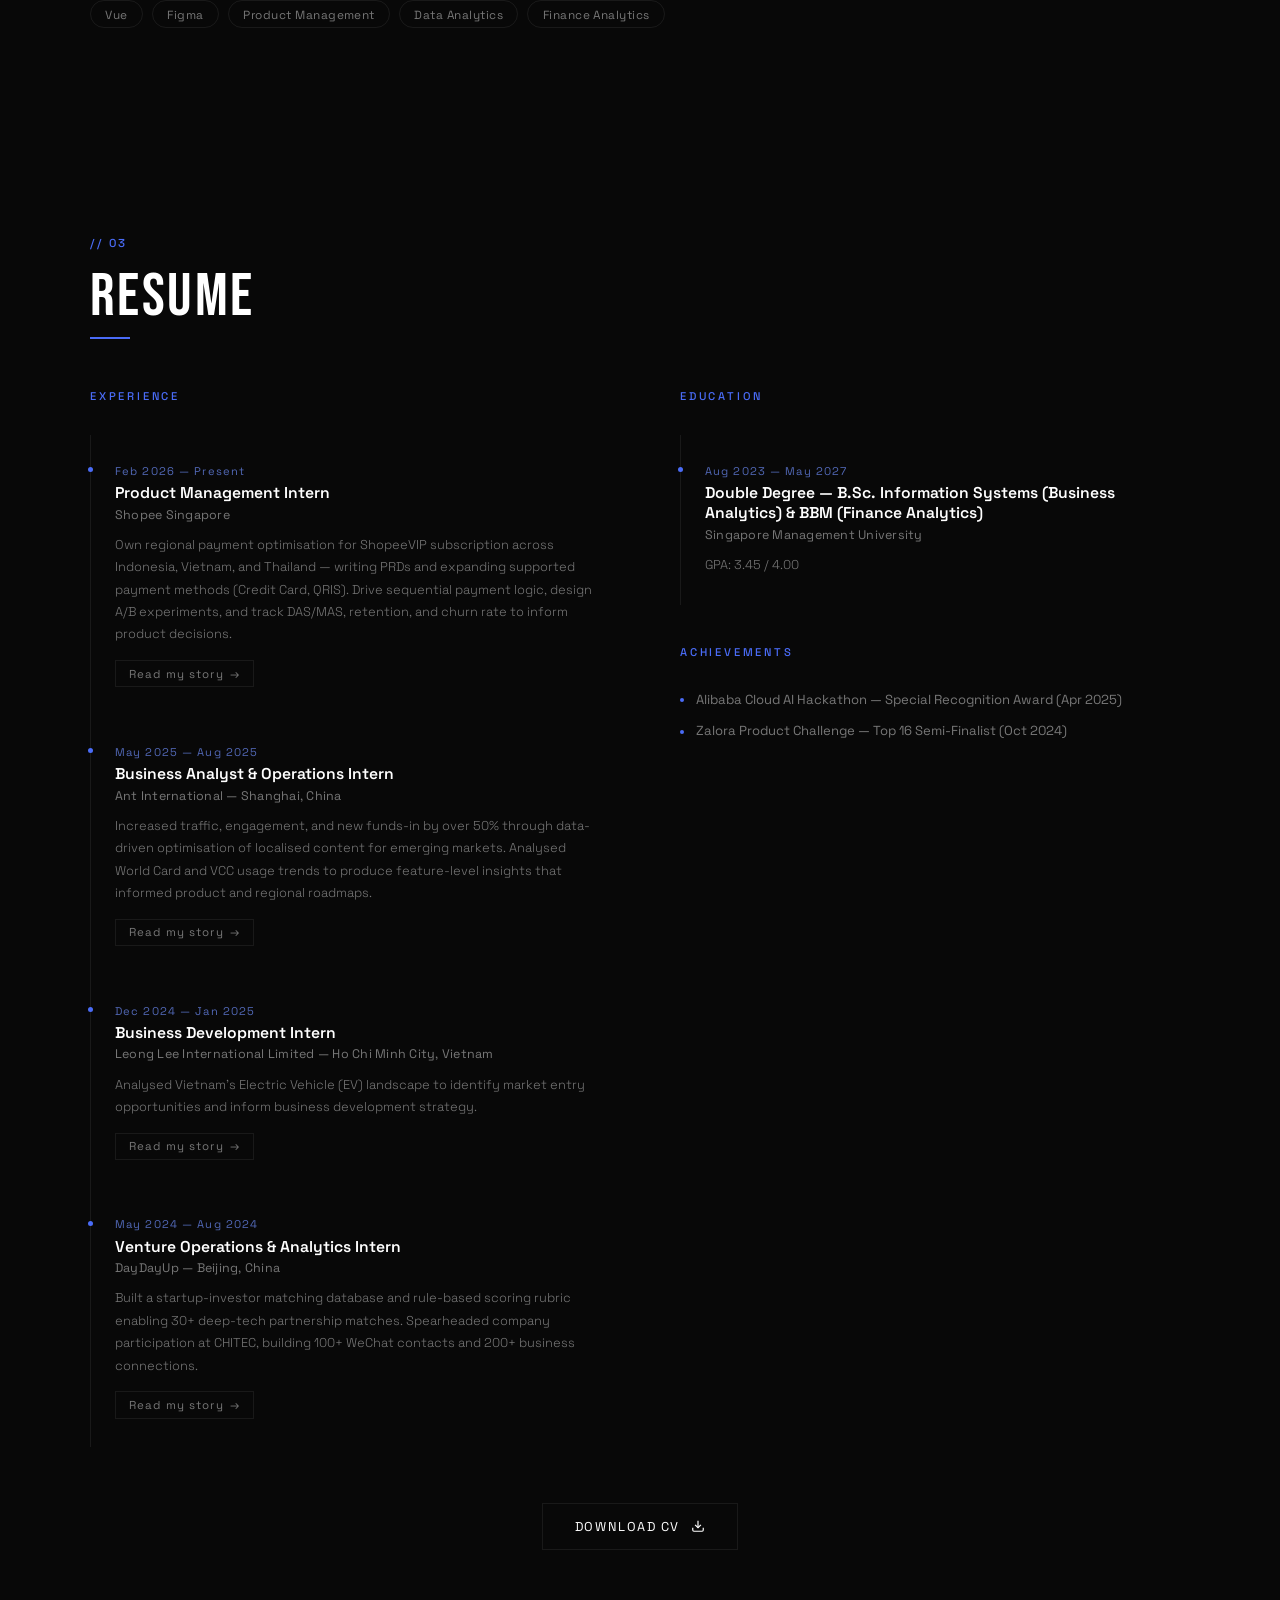
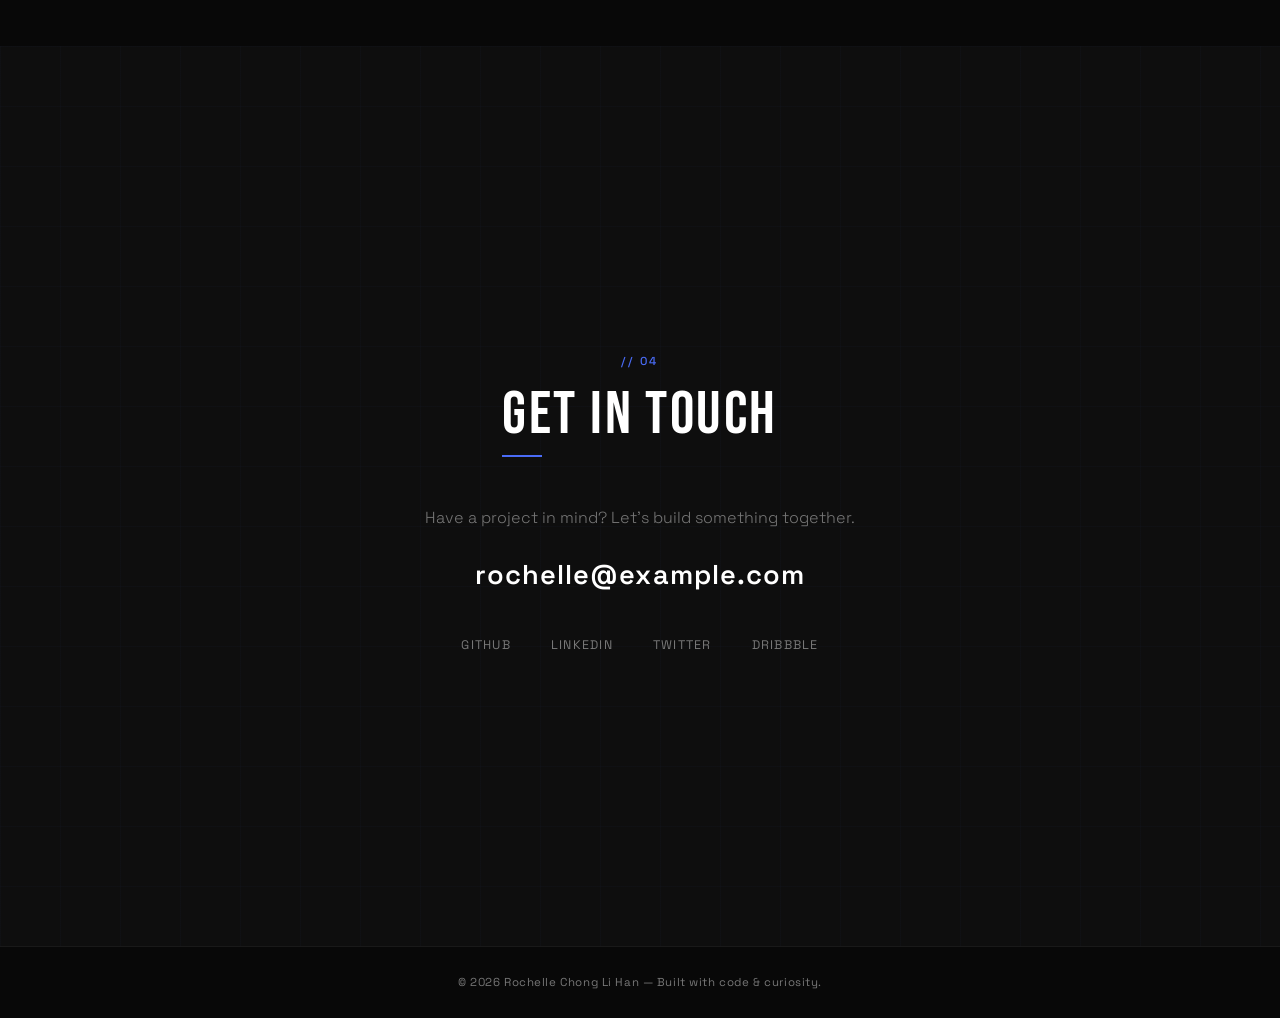
==== commit 12dd87bc: "beijing final" ====
--- a/index.html
+++ b/index.html
@@ -3,7 +3,7 @@
 <head>
   <meta charset="UTF-8" />
   <meta name="viewport" content="width=device-width, initial-scale=1.0" />
-  <title> Chong Li Han</title>
+  <title>Rochelle Chong Li Han</title>
   <link rel="preconnect" href="https://fonts.googleapis.com" />
   <link rel="preconnect" href="https://fonts.gstatic.com" crossorigin />
   <link href="https://fonts.googleapis.com/css2?family=Bebas+Neue&family=Space+Grotesk:wght@300;400;500;600&display=swap" rel="stylesheet" />
